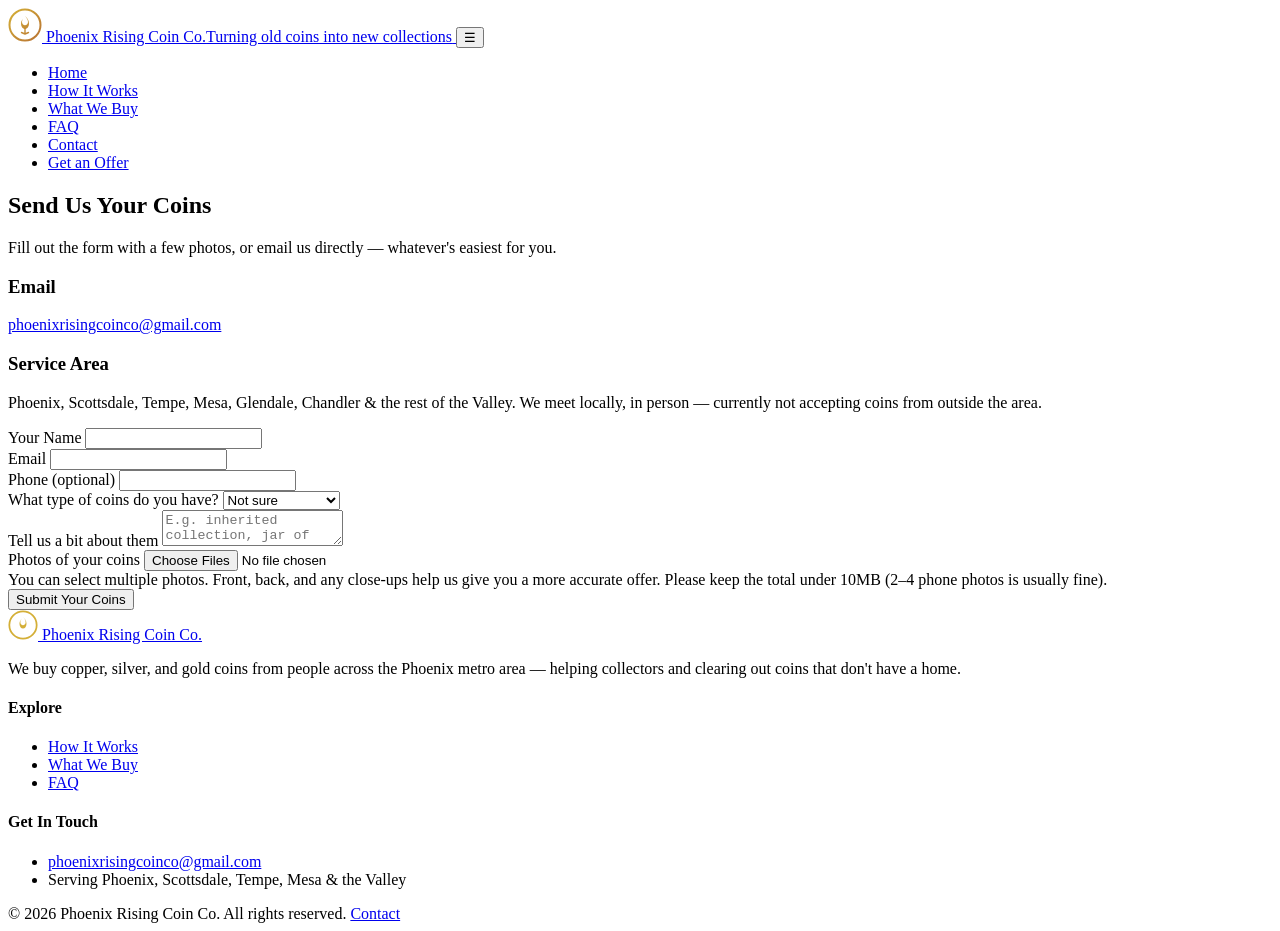
==== contact.html @ 663f0af9 "Add files via upload" ====
<!DOCTYPE html>
<html lang="en">
<head>
<meta charset="UTF-8">
<meta name="viewport" content="width=device-width, initial-scale=1.0">
<title>Contact Us | Send Coin Photos | Phoenix Rising Coin Co.</title>
<meta name="description" content="Send photos of your copper, silver, or gold coins to Phoenix Rising Coin Co. for a free, no-obligation offer. Serving Phoenix, Scottsdale, Tempe, Mesa and the Valley.">
<link rel="icon" href="data:,">
<link rel="stylesheet" href="css/style.css">
</head>
<body>

<header class="site-header">
  <div class="nav-wrap">
    <a href="index.html" class="brand">
      <svg width="34" height="34" viewBox="0 0 34 34" fill="none" xmlns="http://www.w3.org/2000/svg">
        <circle cx="17" cy="17" r="15.5" stroke="url(#g)" stroke-width="2"/>
        <path d="M17 8c1.8 2 3 3.8 3 6 0 2-1.3 3.2-3 3.2S14 16 14 14c0-1.6.7-3 1.6-4.3C14.6 11 13 13.2 13 15.5 13 18.5 14.8 21 17 21s4-2.5 4-5.5c0-3.4-2.2-6-4-7.5z" fill="url(#g)"/>
        <path d="M17 21v5M13.5 24.5 17 26l3.5-1.5" stroke="url(#g)" stroke-width="1.4" stroke-linecap="round" stroke-linejoin="round"/>
        <defs>
          <linearGradient id="g" x1="2" y1="2" x2="32" y2="32" gradientUnits="userSpaceOnUse">
            <stop stop-color="#d4af37"/>
            <stop offset="1" stop-color="#b87333"/>
          </linearGradient>
        </defs>
      </svg>
      <span>Phoenix Rising Coin Co.<span class="tagline">Turning old coins into new collections</span></span>
    </a>
    <button class="nav-toggle" aria-label="Toggle menu">&#9776;</button>
    <ul class="nav-links">
      <li><a href="index.html">Home</a></li>
      <li><a href="how-it-works.html">How It Works</a></li>
      <li><a href="what-we-buy.html">What We Buy</a></li>
      <li><a href="faq.html">FAQ</a></li>
      <li><a href="contact.html">Contact</a></li>
      <li><a href="contact.html" class="btn btn-primary">Get an Offer</a></li>
    </ul>
  </div>
</header>

<section class="page-header">
  <div class="container">
    <h1>Send Us Your Coins</h1>
    <p>Fill out the form with a few photos, or email us directly — whatever's easiest for you.</p>
  </div>
</section>

<section>
  <div class="container">
    <div class="contact-layout">

      <div class="contact-info">
        <div class="card">
          <h3>Email</h3>
          <p><a href="mailto:phoenixrisingcoinco@gmail.com">phoenixrisingcoinco@gmail.com</a></p>
        </div>
        <div class="card">
          <h3>Service Area</h3>
          <p>Phoenix, Scottsdale, Tempe, Mesa, Glendale, Chandler &amp; the rest of the Valley. We meet locally, in person — currently not accepting coins from outside the area.</p>
        </div>
      </div>

      <div class="form-card">
        <form id="coin-contact-form" action="https://formsubmit.co/phoenixrisingcoinco@gmail.com" method="POST" enctype="multipart/form-data">
          <!-- honeypot field to reduce spam (FormSubmit convention) -->
          <input type="text" name="_honey" style="display:none" tabindex="-1" autocomplete="off">
          <input type="hidden" name="_subject" value="New coin submission from website">
          <input type="hidden" name="_template" value="table">
          <input type="hidden" name="_next" value="https://phoenixrisingcoinco.netlify.app/thanks.html">

          <div class="form-row">
            <label for="name">Your Name</label>
            <input type="text" id="name" name="Name" required>
          </div>

          <div class="grid grid-2" style="gap:20px;">
            <div class="form-row">
              <label for="email">Email</label>
              <input type="email" id="email" name="Email" required>
            </div>
            <div class="form-row">
              <label for="phone">Phone (optional)</label>
              <input type="tel" id="phone" name="Phone">
            </div>
          </div>

          <div class="form-row">
            <label for="metal">What type of coins do you have?</label>
            <select id="metal" name="Coin Type">
              <option>Not sure</option>
              <option>Copper</option>
              <option>Silver</option>
              <option>Gold</option>
              <option>Mixed collection</option>
            </select>
          </div>

          <div class="form-row">
            <label for="message">Tell us a bit about them</label>
            <textarea id="message" name="Message" placeholder="E.g. inherited collection, jar of old change, a few silver dollars..."></textarea>
          </div>

          <div class="form-row">
            <label for="photos">Photos of your coins</label>
            <input type="file" id="photos" name="Photos" accept="image/*" multiple>
            <div class="form-hint">You can select multiple photos. Front, back, and any close-ups help us give you a more accurate offer. Please keep the total under 10MB (2&ndash;4 phone photos is usually fine).</div>
          </div>

          <button type="submit" class="btn btn-primary btn-block">Submit Your Coins</button>
        </form>
      </div>

    </div>
  </div>
</section>

<footer class="site-footer">
  <div class="container">
    <div class="footer-grid">
      <div class="footer-brand">
        <a href="index.html" class="brand">
          <svg width="30" height="30" viewBox="0 0 34 34" fill="none" xmlns="http://www.w3.org/2000/svg">
            <circle cx="17" cy="17" r="15.5" stroke="#d4af37" stroke-width="2"/>
            <path d="M17 8c1.8 2 3 3.8 3 6 0 2-1.3 3.2-3 3.2S14 16 14 14c0-1.6.7-3 1.6-4.3C14.6 11 13 13.2 13 15.5 13 18.5 14.8 21 17 21s4-2.5 4-5.5c0-3.4-2.2-6-4-7.5z" fill="#d4af37"/>
          </svg>
          <span>Phoenix Rising Coin Co.</span>
        </a>
        <p>We buy copper, silver, and gold coins from people across the Phoenix metro area — helping collectors and clearing out coins that don't have a home.</p>
      </div>
      <div>
        <h4>Explore</h4>
        <ul>
          <li><a href="how-it-works.html">How It Works</a></li>
          <li><a href="what-we-buy.html">What We Buy</a></li>
          <li><a href="faq.html">FAQ</a></li>
        </ul>
      </div>
      <div>
        <h4>Get In Touch</h4>
        <ul>
          <li><a href="mailto:phoenixrisingcoinco@gmail.com">phoenixrisingcoinco@gmail.com</a></li>
          <li>Serving Phoenix, Scottsdale, Tempe, Mesa &amp; the Valley</li>
        </ul>
      </div>
    </div>
    <div class="footer-bottom">
      <span>&copy; 2026 Phoenix Rising Coin Co. All rights reserved.</span>
      <span><a href="contact.html">Contact</a></span>
    </div>
  </div>
</footer>

<script src="js/main.js"></script>
</body>
</html>
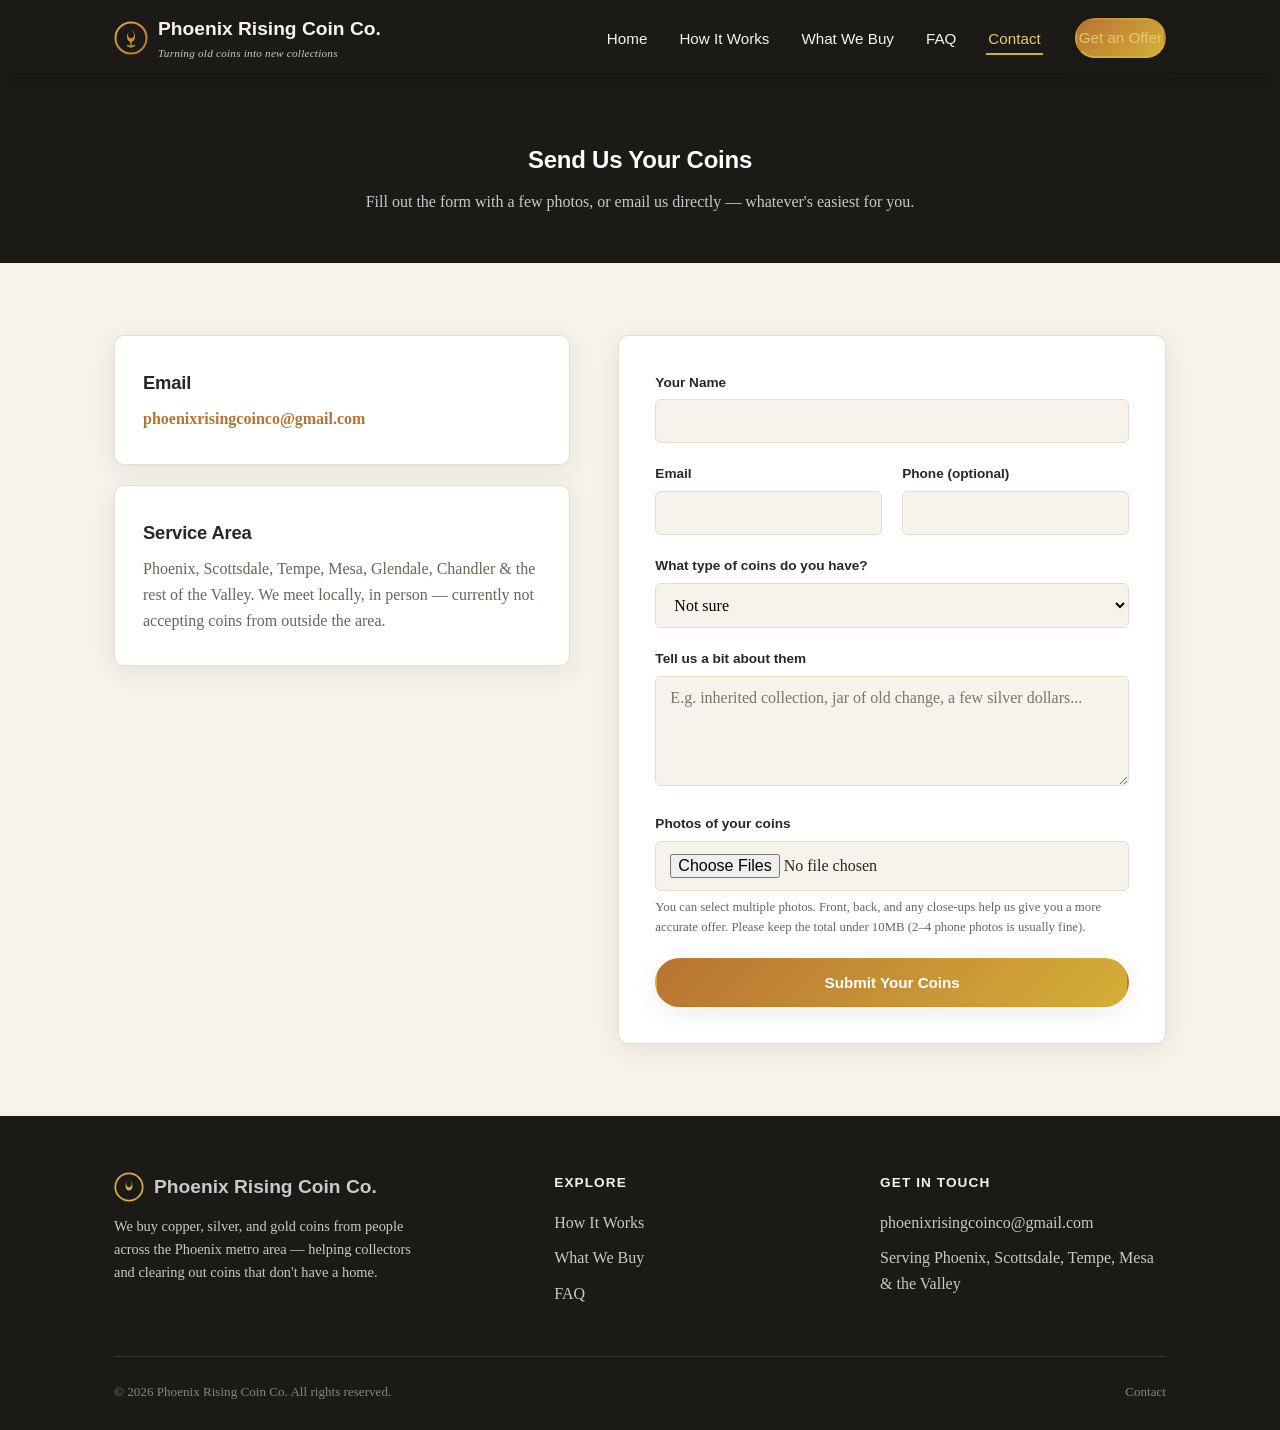
==== commit 06410cb1: "Add files via upload" ====
--- a/contact.html
+++ b/contact.html
@@ -6,7 +6,33 @@
 <title>Contact Us | Send Coin Photos | Phoenix Rising Coin Co.</title>
 <meta name="description" content="Send photos of your copper, silver, or gold coins to Phoenix Rising Coin Co. for a free, no-obligation offer. Serving Phoenix, Scottsdale, Tempe, Mesa and the Valley.">
 <link rel="icon" href="data:,">
+<link rel="canonical" href="https://phoenixrisingcoinco.netlify.app/contact.html">
 <link rel="stylesheet" href="css/style.css">
+<script type="application/ld+json">
+{
+  "@context": "https://schema.org",
+  "@type": "LocalBusiness",
+  "name": "Phoenix Rising Coin Co.",
+  "description": "We buy copper, silver, and gold coins, older nickels, and old paper currency from people across the Phoenix, AZ metro area. Free, no-obligation evaluations for inherited or unwanted coin collections.",
+  "url": "https://phoenixrisingcoinco.netlify.app/",
+  "email": "phoenixrisingcoinco@gmail.com",
+  "areaServed": [
+    { "@type": "City", "name": "Phoenix" },
+    { "@type": "City", "name": "Scottsdale" },
+    { "@type": "City", "name": "Tempe" },
+    { "@type": "City", "name": "Mesa" },
+    { "@type": "City", "name": "Glendale" },
+    { "@type": "City", "name": "Chandler" }
+  ],
+  "address": {
+    "@type": "PostalAddress",
+    "addressLocality": "Phoenix",
+    "addressRegion": "AZ",
+    "addressCountry": "US"
+  },
+  "priceRange": "Free evaluation"
+}
+</script>
 </head>
 <body>
 
--- a/css/style.css
+++ b/css/style.css
@@ -0,0 +1,430 @@
+/* ===========================================================
+   Phoenix Rising Coin Co. — shared stylesheet
+   Palette: charcoal base, copper / silver / gold accents
+=========================================================== */
+
+:root {
+  --charcoal: #1b1a17;
+  --charcoal-light: #262420;
+  --cream: #f7f3ea;
+  --copper: #b87333;
+  --copper-light: #d68a4c;
+  --silver: #c9c9c9;
+  --gold: #d4af37;
+  --gold-light: #e8c96b;
+  --text-dark: #2a2620;
+  --text-muted: #6b6558;
+  --border: #e4ddcc;
+  --max-width: 1100px;
+  --radius: 10px;
+  --shadow: 0 6px 24px rgba(27, 26, 23, 0.08);
+}
+
+* { box-sizing: border-box; }
+
+html { scroll-behavior: smooth; }
+
+body {
+  margin: 0;
+  font-family: "Georgia", "Iowan Old Style", "Times New Roman", serif;
+  color: var(--text-dark);
+  background: var(--cream);
+  line-height: 1.6;
+  -webkit-font-smoothing: antialiased;
+}
+
+h1, h2, h3, h4 {
+  font-family: "Helvetica Neue", Arial, sans-serif;
+  font-weight: 700;
+  letter-spacing: -0.01em;
+  color: var(--text-dark);
+  margin: 0 0 0.5em;
+}
+
+p { margin: 0 0 1em; }
+
+a { color: var(--copper); text-decoration: none; }
+a:hover { color: var(--gold); }
+
+img { max-width: 100%; display: block; }
+
+.container {
+  max-width: var(--max-width);
+  margin: 0 auto;
+  padding: 0 24px;
+}
+
+/* ---------- Buttons ---------- */
+.btn {
+  display: inline-block;
+  font-family: "Helvetica Neue", Arial, sans-serif;
+  font-weight: 600;
+  font-size: 0.95rem;
+  padding: 14px 30px;
+  border-radius: 999px;
+  border: 2px solid transparent;
+  cursor: pointer;
+  text-align: center;
+  transition: transform 0.15s ease, box-shadow 0.15s ease, background 0.15s ease;
+}
+.btn-primary {
+  background: linear-gradient(135deg, var(--copper), var(--gold));
+  color: #fff;
+  box-shadow: var(--shadow);
+}
+.btn-primary:hover { transform: translateY(-2px); color: #fff; box-shadow: 0 10px 28px rgba(184,115,51,0.35); }
+.btn-outline {
+  background: transparent;
+  border-color: var(--charcoal);
+  color: var(--charcoal);
+}
+.btn-outline:hover { background: var(--charcoal); color: var(--cream); }
+.btn-block { width: 100%; }
+
+/* ---------- Header / Nav ---------- */
+.site-header {
+  background: var(--charcoal);
+  position: sticky;
+  top: 0;
+  z-index: 100;
+  box-shadow: 0 2px 12px rgba(0,0,0,0.15);
+}
+.nav-wrap {
+  display: flex;
+  align-items: center;
+  justify-content: space-between;
+  padding: 14px 24px;
+  max-width: var(--max-width);
+  margin: 0 auto;
+}
+.brand {
+  display: flex;
+  align-items: center;
+  gap: 10px;
+  color: var(--cream);
+  font-family: "Helvetica Neue", Arial, sans-serif;
+  font-weight: 700;
+  font-size: 1.2rem;
+}
+.brand:hover { color: var(--gold-light); }
+.brand svg { flex-shrink: 0; }
+.brand .tagline {
+  display: block;
+  font-family: Georgia, serif;
+  font-weight: 400;
+  font-style: italic;
+  font-size: 0.7rem;
+  color: var(--silver);
+  letter-spacing: 0.02em;
+}
+
+.nav-links {
+  display: flex;
+  align-items: center;
+  gap: 28px;
+  list-style: none;
+  margin: 0;
+  padding: 0;
+}
+.nav-links a {
+  color: var(--cream);
+  font-family: "Helvetica Neue", Arial, sans-serif;
+  font-size: 0.95rem;
+  font-weight: 500;
+  padding: 6px 2px;
+  border-bottom: 2px solid transparent;
+}
+.nav-links a:hover,
+.nav-links a.active { color: var(--gold-light); border-bottom-color: var(--gold); }
+.nav-links .btn { margin-left: 4px; }
+
+.nav-toggle {
+  display: none;
+  background: none;
+  border: none;
+  color: var(--cream);
+  font-size: 1.6rem;
+  cursor: pointer;
+}
+
+@media (max-width: 780px) {
+  .nav-toggle { display: block; }
+  .nav-links {
+    position: absolute;
+    top: 100%;
+    left: 0;
+    right: 0;
+    background: var(--charcoal);
+    flex-direction: column;
+    align-items: flex-start;
+    gap: 0;
+    max-height: 0;
+    overflow: hidden;
+    transition: max-height 0.25s ease;
+  }
+  .nav-links.open { max-height: 400px; }
+  .nav-links li { width: 100%; }
+  .nav-links a { display: block; padding: 14px 24px; border-bottom: 1px solid rgba(255,255,255,0.08); }
+  .nav-links .btn { margin: 12px 24px; }
+}
+
+/* ---------- Hero ---------- */
+.hero {
+  background: radial-gradient(circle at 20% 20%, #2b2823, var(--charcoal) 70%);
+  color: var(--cream);
+  padding: 90px 24px 80px;
+  text-align: center;
+}
+.hero .eyebrow {
+  font-family: "Helvetica Neue", Arial, sans-serif;
+  text-transform: uppercase;
+  letter-spacing: 0.14em;
+  font-size: 0.8rem;
+  color: var(--gold-light);
+  margin-bottom: 16px;
+}
+.hero h1 {
+  color: #fff;
+  font-size: clamp(2rem, 5vw, 3.2rem);
+  max-width: 780px;
+  margin: 0 auto 20px;
+}
+.hero p.lead {
+  max-width: 620px;
+  margin: 0 auto 34px;
+  color: var(--silver);
+  font-size: 1.15rem;
+}
+.hero-actions { display: flex; gap: 16px; justify-content: center; flex-wrap: wrap; }
+
+.page-header {
+  background: var(--charcoal);
+  color: var(--cream);
+  padding: 64px 24px 48px;
+  text-align: center;
+}
+.page-header h1 { color: #fff; margin-bottom: 10px; }
+.page-header p { color: var(--silver); max-width: 640px; margin: 0 auto; }
+
+/* ---------- Sections ---------- */
+section { padding: 72px 0; }
+section.alt { background: #fff; }
+.section-head { text-align: center; max-width: 640px; margin: 0 auto 48px; }
+.section-head .eyebrow {
+  font-family: "Helvetica Neue", Arial, sans-serif;
+  text-transform: uppercase;
+  letter-spacing: 0.12em;
+  font-size: 0.78rem;
+  color: var(--copper);
+  font-weight: 700;
+}
+
+/* ---------- Cards / Grids ---------- */
+.grid {
+  display: grid;
+  gap: 28px;
+}
+.grid-3 { grid-template-columns: repeat(3, 1fr); }
+.grid-2 { grid-template-columns: repeat(2, 1fr); }
+@media (max-width: 860px) {
+  .grid-3, .grid-2 { grid-template-columns: 1fr; }
+}
+
+.card {
+  background: #fff;
+  border: 1px solid var(--border);
+  border-radius: var(--radius);
+  padding: 32px 28px;
+  box-shadow: var(--shadow);
+}
+.card .icon {
+  width: 52px; height: 52px;
+  display: flex; align-items: center; justify-content: center;
+  border-radius: 50%;
+  background: linear-gradient(135deg, var(--copper), var(--gold));
+  color: #fff;
+  margin-bottom: 18px;
+}
+.card h3 { font-size: 1.15rem; }
+.card p { color: var(--text-muted); margin-bottom: 0; }
+
+.step-card { position: relative; padding-top: 44px; }
+.step-num {
+  position: absolute;
+  top: -18px; left: 28px;
+  width: 40px; height: 40px;
+  border-radius: 50%;
+  background: var(--charcoal);
+  color: var(--gold-light);
+  font-family: "Helvetica Neue", Arial, sans-serif;
+  font-weight: 700;
+  display: flex; align-items: center; justify-content: center;
+}
+
+/* ---------- Trust strip ---------- */
+.trust-strip {
+  background: var(--charcoal-light);
+  color: var(--cream);
+  padding: 26px 0;
+}
+.trust-strip .container {
+  display: flex;
+  justify-content: center;
+  gap: 48px;
+  flex-wrap: wrap;
+  text-align: center;
+  font-family: "Helvetica Neue", Arial, sans-serif;
+  font-size: 0.9rem;
+  color: var(--silver);
+}
+.trust-strip strong { color: var(--gold-light); display: block; font-size: 1.4rem; font-family: Georgia, serif; }
+
+/* ---------- Coin type table ---------- */
+.coin-table { width: 100%; border-collapse: collapse; background: #fff; box-shadow: var(--shadow); border-radius: var(--radius); overflow: hidden; }
+.coin-table th, .coin-table td { text-align: left; padding: 16px 20px; border-bottom: 1px solid var(--border); }
+.coin-table th { font-family: "Helvetica Neue", Arial, sans-serif; background: var(--charcoal); color: var(--cream); font-size: 0.85rem; text-transform: uppercase; letter-spacing: 0.05em; }
+.coin-table tr:last-child td { border-bottom: none; }
+.coin-table td.tag {
+  font-family: "Helvetica Neue", Arial, sans-serif;
+  font-size: 0.75rem;
+  font-weight: 700;
+  text-transform: uppercase;
+}
+.tag-copper { color: var(--copper); }
+.tag-silver { color: #8b8b8b; }
+.tag-gold { color: #a8871f; }
+.tag-nickel { color: #6b7a72; }
+.tag-currency { color: #3a7a5d; }
+
+/* ---------- 4-up grid ---------- */
+.grid-4 { grid-template-columns: repeat(4, 1fr); }
+@media (max-width: 960px) { .grid-4 { grid-template-columns: repeat(2, 1fr); } }
+@media (max-width: 560px) { .grid-4 { grid-template-columns: 1fr; } }
+
+/* ---------- FAQ ---------- */
+.faq-item {
+  border-bottom: 1px solid var(--border);
+  padding: 22px 0;
+}
+.faq-item h3 { font-size: 1.05rem; margin-bottom: 8px; }
+.faq-item p { color: var(--text-muted); margin: 0; }
+
+/* ---------- Contact / Form ---------- */
+.contact-layout {
+  display: grid;
+  grid-template-columns: 1fr 1.2fr;
+  gap: 48px;
+  align-items: start;
+}
+@media (max-width: 860px) { .contact-layout { grid-template-columns: 1fr; } }
+
+.contact-info .card { margin-bottom: 20px; }
+.contact-info a { font-weight: 600; }
+
+.form-card {
+  background: #fff;
+  border: 1px solid var(--border);
+  border-radius: var(--radius);
+  padding: 36px;
+  box-shadow: var(--shadow);
+}
+.form-row { margin-bottom: 20px; }
+.form-row label {
+  display: block;
+  font-family: "Helvetica Neue", Arial, sans-serif;
+  font-size: 0.85rem;
+  font-weight: 600;
+  margin-bottom: 6px;
+}
+.form-row input,
+.form-row textarea,
+.form-row select {
+  width: 100%;
+  padding: 12px 14px;
+  border: 1px solid var(--border);
+  border-radius: 6px;
+  font-family: inherit;
+  font-size: 1rem;
+  background: var(--cream);
+}
+.form-row input:focus,
+.form-row textarea:focus,
+.form-row select:focus {
+  outline: none;
+  border-color: var(--copper);
+  background: #fff;
+}
+.form-row textarea { resize: vertical; min-height: 110px; }
+.form-hint { font-size: 0.8rem; color: var(--text-muted); margin-top: 6px; }
+.form-note {
+  background: #fbf3e3;
+  border: 1px solid var(--gold);
+  border-radius: 8px;
+  padding: 14px 18px;
+  font-size: 0.9rem;
+  color: var(--text-dark);
+  margin-bottom: 24px;
+}
+
+/* ---------- CTA band ---------- */
+.cta-band {
+  background: linear-gradient(135deg, var(--copper), var(--gold));
+  color: #fff;
+  text-align: center;
+  padding: 64px 24px;
+}
+.cta-band h2 { color: #fff; }
+.cta-band p { color: rgba(255,255,255,0.9); max-width: 520px; margin: 0 auto 28px; }
+.cta-band .btn-outline { border-color: #fff; color: #fff; }
+.cta-band .btn-outline:hover { background: #fff; color: var(--copper); }
+
+/* ---------- Footer ---------- */
+.site-footer {
+  background: var(--charcoal);
+  color: var(--silver);
+  padding: 56px 0 28px;
+}
+.footer-grid {
+  display: grid;
+  grid-template-columns: 1.4fr 1fr 1fr;
+  gap: 40px;
+  margin-bottom: 40px;
+}
+@media (max-width: 700px) { .footer-grid { grid-template-columns: 1fr; } }
+.footer-grid h4 {
+  color: var(--cream);
+  font-size: 0.85rem;
+  text-transform: uppercase;
+  letter-spacing: 0.08em;
+  margin-bottom: 16px;
+}
+.footer-grid ul { list-style: none; padding: 0; margin: 0; }
+.footer-grid li { margin-bottom: 10px; }
+.footer-grid a { color: var(--silver); }
+.footer-grid a:hover { color: var(--gold-light); }
+.footer-brand .brand { margin-bottom: 12px; }
+.footer-brand p { font-size: 0.9rem; color: var(--silver); max-width: 320px; }
+
+.social-icons { display: flex; gap: 12px; margin-top: 14px; }
+.social-icons a {
+  width: 38px; height: 38px;
+  border-radius: 50%;
+  border: 1px solid rgba(255,255,255,0.25);
+  display: flex; align-items: center; justify-content: center;
+  color: var(--cream);
+  transition: background 0.15s ease, border-color 0.15s ease;
+}
+.social-icons a:hover { background: var(--gold); border-color: var(--gold); color: var(--charcoal); }
+
+.footer-bottom {
+  border-top: 1px solid rgba(255,255,255,0.12);
+  padding-top: 24px;
+  font-size: 0.82rem;
+  color: #8a8578;
+  display: flex;
+  justify-content: space-between;
+  flex-wrap: wrap;
+  gap: 10px;
+}
+.footer-bottom a { color: #8a8578; }
+.footer-bottom a:hover { color: var(--gold-light); }
